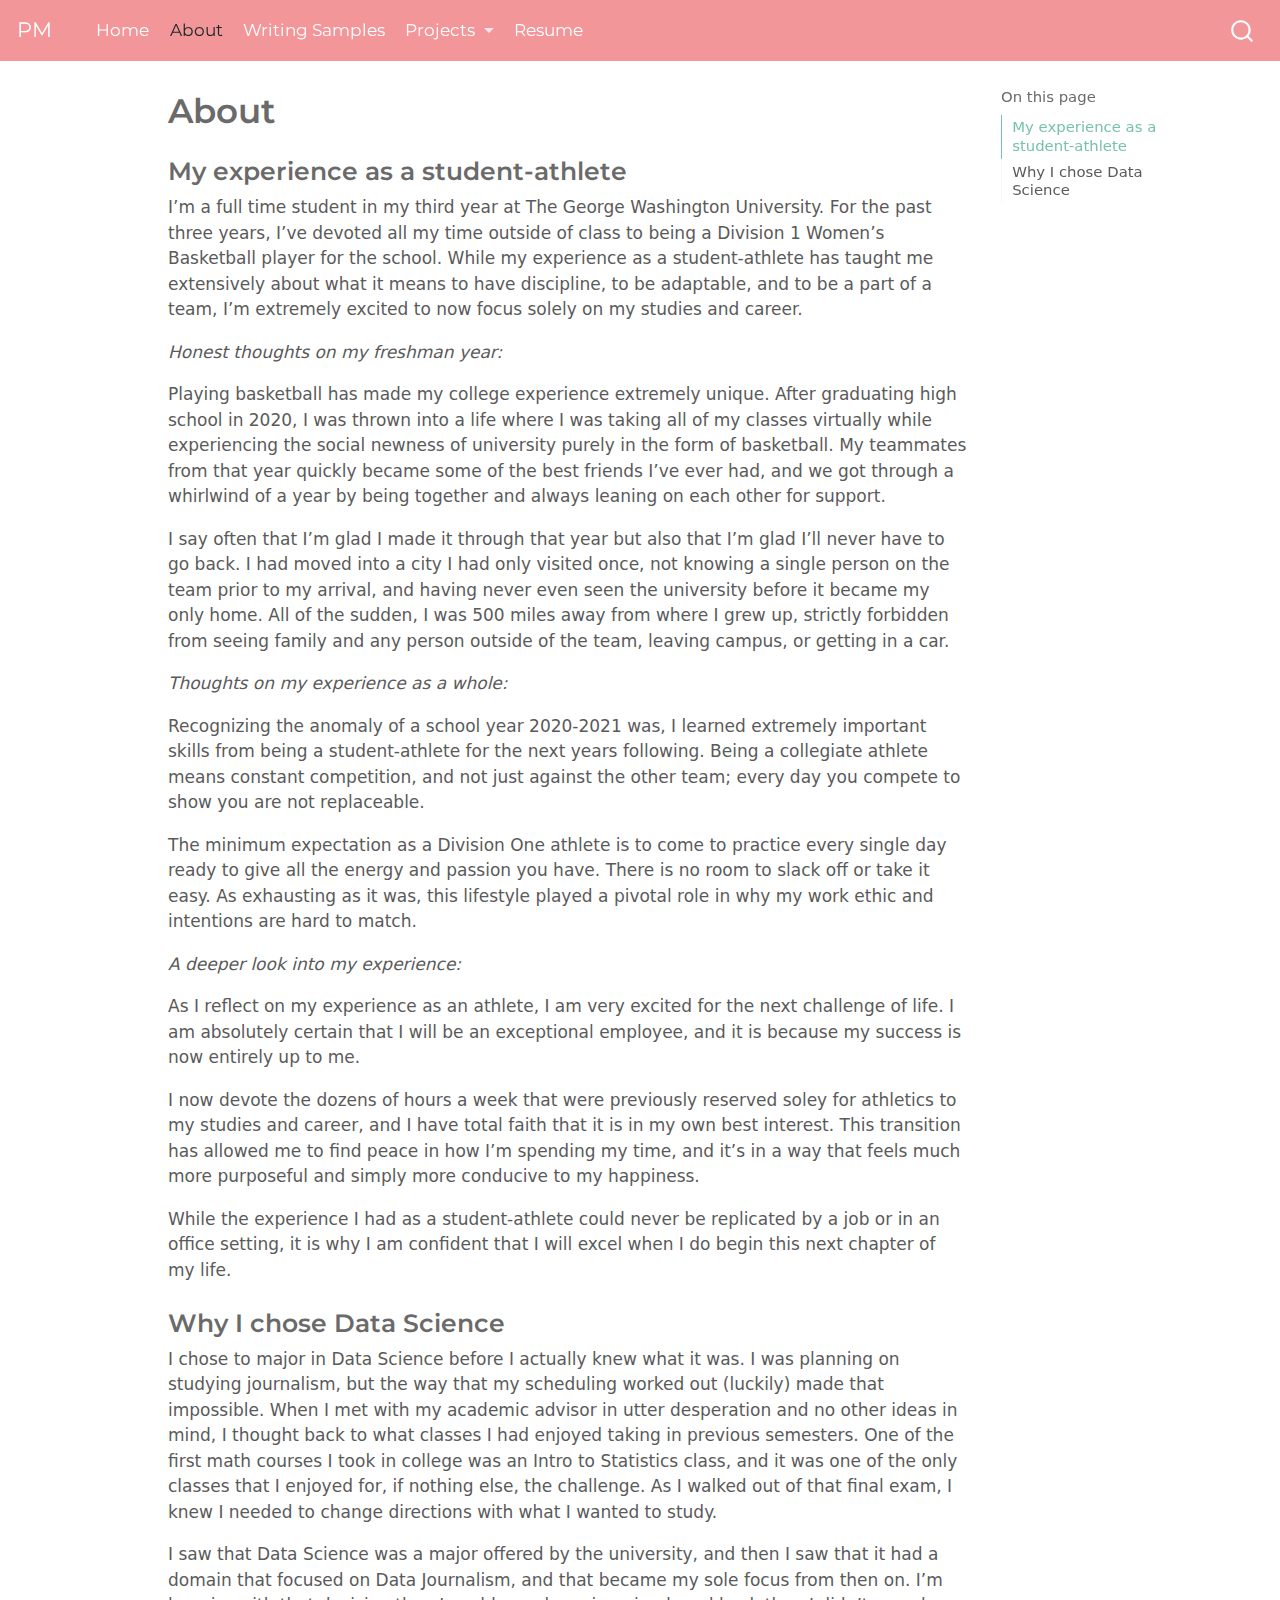
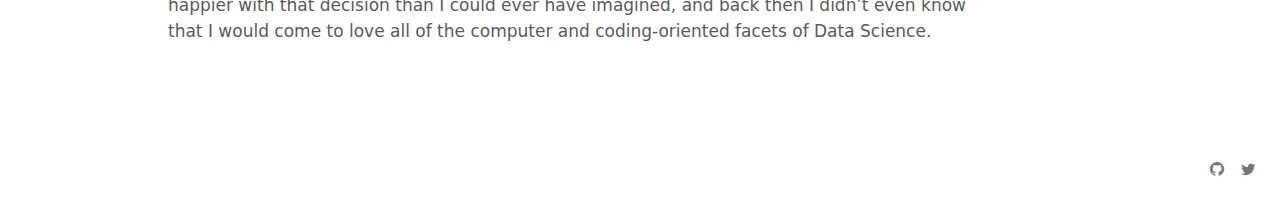
==== docs/about.html @ a0da1769 "updating resume" ====
<!DOCTYPE html>
<html xmlns="http://www.w3.org/1999/xhtml" lang="en" xml:lang="en"><head>

<meta charset="utf-8">
<meta name="generator" content="quarto-1.3.433">

<meta name="viewport" content="width=device-width, initial-scale=1.0, user-scalable=yes">


<title>PM - About</title>
<style>
code{white-space: pre-wrap;}
span.smallcaps{font-variant: small-caps;}
div.columns{display: flex; gap: min(4vw, 1.5em);}
div.column{flex: auto; overflow-x: auto;}
div.hanging-indent{margin-left: 1.5em; text-indent: -1.5em;}
ul.task-list{list-style: none;}
ul.task-list li input[type="checkbox"] {
  width: 0.8em;
  margin: 0 0.8em 0.2em -1em; /* quarto-specific, see https://github.com/quarto-dev/quarto-cli/issues/4556 */ 
  vertical-align: middle;
}
</style>


<script src="site_libs/quarto-nav/quarto-nav.js"></script>
<script src="site_libs/quarto-nav/headroom.min.js"></script>
<script src="site_libs/clipboard/clipboard.min.js"></script>
<script src="site_libs/quarto-search/autocomplete.umd.js"></script>
<script src="site_libs/quarto-search/fuse.min.js"></script>
<script src="site_libs/quarto-search/quarto-search.js"></script>
<meta name="quarto:offset" content="./">
<script src="site_libs/quarto-html/quarto.js"></script>
<script src="site_libs/quarto-html/popper.min.js"></script>
<script src="site_libs/quarto-html/tippy.umd.min.js"></script>
<script src="site_libs/quarto-html/anchor.min.js"></script>
<link href="site_libs/quarto-html/tippy.css" rel="stylesheet">
<link href="site_libs/quarto-html/quarto-syntax-highlighting.css" rel="stylesheet" id="quarto-text-highlighting-styles">
<script src="site_libs/bootstrap/bootstrap.min.js"></script>
<link href="site_libs/bootstrap/bootstrap-icons.css" rel="stylesheet">
<link href="site_libs/bootstrap/bootstrap.min.css" rel="stylesheet" id="quarto-bootstrap" data-mode="light">
<script id="quarto-search-options" type="application/json">{
  "location": "navbar",
  "copy-button": false,
  "collapse-after": 3,
  "panel-placement": "end",
  "type": "overlay",
  "limit": 20,
  "language": {
    "search-no-results-text": "No results",
    "search-matching-documents-text": "matching documents",
    "search-copy-link-title": "Copy link to search",
    "search-hide-matches-text": "Hide additional matches",
    "search-more-match-text": "more match in this document",
    "search-more-matches-text": "more matches in this document",
    "search-clear-button-title": "Clear",
    "search-detached-cancel-button-title": "Cancel",
    "search-submit-button-title": "Submit",
    "search-label": "Search"
  }
}</script>


<link rel="stylesheet" href="styles.css">
</head>

<body class="nav-fixed">

<div id="quarto-search-results"></div>
  <header id="quarto-header" class="headroom fixed-top">
    <nav class="navbar navbar-expand-lg navbar-dark ">
      <div class="navbar-container container-fluid">
      <div class="navbar-brand-container">
    <a class="navbar-brand" href="./index.html">
    <span class="navbar-title">PM</span>
    </a>
  </div>
            <div id="quarto-search" class="" title="Search"></div>
          <button class="navbar-toggler" type="button" data-bs-toggle="collapse" data-bs-target="#navbarCollapse" aria-controls="navbarCollapse" aria-expanded="false" aria-label="Toggle navigation" onclick="if (window.quartoToggleHeadroom) { window.quartoToggleHeadroom(); }">
  <span class="navbar-toggler-icon"></span>
</button>
          <div class="collapse navbar-collapse" id="navbarCollapse">
            <ul class="navbar-nav navbar-nav-scroll me-auto">
  <li class="nav-item">
    <a class="nav-link" href="./index.html" rel="" target="">
 <span class="menu-text">Home</span></a>
  </li>  
  <li class="nav-item">
    <a class="nav-link active" href="./about.html" rel="" target="" aria-current="page">
 <span class="menu-text">About</span></a>
  </li>  
  <li class="nav-item">
    <a class="nav-link" href="./portfolio.html" rel="" target="">
 <span class="menu-text">Writing Samples</span></a>
  </li>  
  <li class="nav-item dropdown ">
    <a class="nav-link dropdown-toggle" href="#" id="nav-menu-projects" role="button" data-bs-toggle="dropdown" aria-expanded="false" rel="" target="">
 <span class="menu-text">Projects</span>
    </a>
    <ul class="dropdown-menu" aria-labelledby="nav-menu-projects">    
        <li>
    <a class="dropdown-item" href="./VA_analysis.html" rel="" target="">
 <span class="dropdown-text">Virginia Voters Analysis</span></a>
  </li>  
        <li>
    <a class="dropdown-item" href="./graph desription.html" rel="" target="">
 <span class="dropdown-text">Dear Data</span></a>
  </li>  
        <li>
    <a class="dropdown-item" href="./mappingcopy.html" rel="" target="">
 <span class="dropdown-text">Choropleth Mapping</span></a>
  </li>  
    </ul>
  </li>
  <li class="nav-item">
    <a class="nav-link" href="./updated_resume.pdf" rel="" target="">
 <span class="menu-text">Resume</span></a>
  </li>  
</ul>
            <div class="quarto-navbar-tools ms-auto">
</div>
          </div> <!-- /navcollapse -->
      </div> <!-- /container-fluid -->
    </nav>
</header>
<!-- content -->
<div id="quarto-content" class="quarto-container page-columns page-rows-contents page-layout-article page-navbar">
<!-- sidebar -->
<!-- margin-sidebar -->
    <div id="quarto-margin-sidebar" class="sidebar margin-sidebar">
        <nav id="TOC" role="doc-toc" class="toc-active">
    <h2 id="toc-title">On this page</h2>
   
  <ul>
  <li><a href="#my-experience-as-a-student-athlete" id="toc-my-experience-as-a-student-athlete" class="nav-link active" data-scroll-target="#my-experience-as-a-student-athlete">My experience as a student-athlete</a></li>
  <li><a href="#why-i-chose-data-science" id="toc-why-i-chose-data-science" class="nav-link" data-scroll-target="#why-i-chose-data-science">Why I chose Data Science</a></li>
  </ul>
</nav>
    </div>
<!-- main -->
<main class="content" id="quarto-document-content">

<header id="title-block-header" class="quarto-title-block default">
<div class="quarto-title">
<h1 class="title">About</h1>
</div>



<div class="quarto-title-meta">

    
  
    
  </div>
  

</header>

<section id="my-experience-as-a-student-athlete" class="level3">
<h3 class="anchored" data-anchor-id="my-experience-as-a-student-athlete">My experience as a student-athlete</h3>
<p>I’m a full time student in my third year at The George Washington University. For the past three years, I’ve devoted all my time outside of class to being a Division 1 Women’s Basketball player for the school. While my experience as a student-athlete has taught me extensively about what it means to have discipline, to be adaptable, and to be a part of a team, I’m extremely excited to now focus solely on my studies and career.</p>
<p><em>Honest thoughts on my freshman year:</em></p>
<p>Playing basketball has made my college experience extremely unique. After graduating high school in 2020, I was thrown into a life where I was taking all of my classes virtually while experiencing the social newness of university purely in the form of basketball. My teammates from that year quickly became some of the best friends I’ve ever had, and we got through a whirlwind of a year by being together and always leaning on each other for support.</p>
<p>I say often that I’m glad I made it through that year but also that I’m glad I’ll never have to go back. I had moved into a city I had only visited once, not knowing a single person on the team prior to my arrival, and having never even seen the university before it became my only home. All of the sudden, I was 500 miles away from where I grew up, strictly forbidden from seeing family and any person outside of the team, leaving campus, or getting in a car.</p>
<p><em>Thoughts on my experience as a whole:</em></p>
<p>Recognizing the anomaly of a school year 2020-2021 was, I learned extremely important skills from being a student-athlete for the next years following. Being a collegiate athlete means constant competition, and not just against the other team; every day you compete to show you are not replaceable.</p>
<p>The minimum expectation as a Division One athlete is to come to practice every single day ready to give all the energy and passion you have. There is no room to slack off or take it easy. As exhausting as it was, this lifestyle played a pivotal role in why my work ethic and intentions are hard to match.</p>
<p><em>A deeper look into my experience:</em></p>
<p>As I reflect on my experience as an athlete, I am very excited for the next challenge of life. I am absolutely certain that I will be an exceptional employee, and it is because my success is now entirely up to me.</p>
<p>I now devote the dozens of hours a week that were previously reserved soley for athletics to my studies and career, and I have total faith that it is in my own best interest. This transition has allowed me to find peace in how I’m spending my time, and it’s in a way that feels much more purposeful and simply more conducive to my happiness.</p>
<p>While the experience I had as a student-athlete could never be replicated by a job or in an office setting, it is why I am confident that I will excel when I do begin this next chapter of my life.</p>
</section>
<section id="why-i-chose-data-science" class="level3">
<h3 class="anchored" data-anchor-id="why-i-chose-data-science">Why I chose Data Science</h3>
<p>I chose to major in Data Science before I actually knew what it was. I was planning on studying journalism, but the way that my scheduling worked out (luckily) made that impossible. When I met with my academic advisor in utter desperation and no other ideas in mind, I thought back to what classes I had enjoyed taking in previous semesters. One of the first math courses I took in college was an Intro to Statistics class, and it was one of the only classes that I enjoyed for, if nothing else, the challenge. As I walked out of that final exam, I knew I needed to change directions with what I wanted to study.</p>
<p>I saw that Data Science was a major offered by the university, and then I saw that it had a domain that focused on Data Journalism, and that became my sole focus from then on. I’m happier with that decision than I could ever have imagined, and back then I didn’t even know that I would come to love all of the computer and coding-oriented facets of Data Science.</p>


</section>

</main> <!-- /main -->
<script id="quarto-html-after-body" type="application/javascript">
window.document.addEventListener("DOMContentLoaded", function (event) {
  const toggleBodyColorMode = (bsSheetEl) => {
    const mode = bsSheetEl.getAttribute("data-mode");
    const bodyEl = window.document.querySelector("body");
    if (mode === "dark") {
      bodyEl.classList.add("quarto-dark");
      bodyEl.classList.remove("quarto-light");
    } else {
      bodyEl.classList.add("quarto-light");
      bodyEl.classList.remove("quarto-dark");
    }
  }
  const toggleBodyColorPrimary = () => {
    const bsSheetEl = window.document.querySelector("link#quarto-bootstrap");
    if (bsSheetEl) {
      toggleBodyColorMode(bsSheetEl);
    }
  }
  toggleBodyColorPrimary();  
  const icon = "";
  const anchorJS = new window.AnchorJS();
  anchorJS.options = {
    placement: 'right',
    icon: icon
  };
  anchorJS.add('.anchored');
  const isCodeAnnotation = (el) => {
    for (const clz of el.classList) {
      if (clz.startsWith('code-annotation-')) {                     
        return true;
      }
    }
    return false;
  }
  const clipboard = new window.ClipboardJS('.code-copy-button', {
    text: function(trigger) {
      const codeEl = trigger.previousElementSibling.cloneNode(true);
      for (const childEl of codeEl.children) {
        if (isCodeAnnotation(childEl)) {
          childEl.remove();
        }
      }
      return codeEl.innerText;
    }
  });
  clipboard.on('success', function(e) {
    // button target
    const button = e.trigger;
    // don't keep focus
    button.blur();
    // flash "checked"
    button.classList.add('code-copy-button-checked');
    var currentTitle = button.getAttribute("title");
    button.setAttribute("title", "Copied!");
    let tooltip;
    if (window.bootstrap) {
      button.setAttribute("data-bs-toggle", "tooltip");
      button.setAttribute("data-bs-placement", "left");
      button.setAttribute("data-bs-title", "Copied!");
      tooltip = new bootstrap.Tooltip(button, 
        { trigger: "manual", 
          customClass: "code-copy-button-tooltip",
          offset: [0, -8]});
      tooltip.show();    
    }
    setTimeout(function() {
      if (tooltip) {
        tooltip.hide();
        button.removeAttribute("data-bs-title");
        button.removeAttribute("data-bs-toggle");
        button.removeAttribute("data-bs-placement");
      }
      button.setAttribute("title", currentTitle);
      button.classList.remove('code-copy-button-checked');
    }, 1000);
    // clear code selection
    e.clearSelection();
  });
  function tippyHover(el, contentFn) {
    const config = {
      allowHTML: true,
      content: contentFn,
      maxWidth: 500,
      delay: 100,
      arrow: false,
      appendTo: function(el) {
          return el.parentElement;
      },
      interactive: true,
      interactiveBorder: 10,
      theme: 'quarto',
      placement: 'bottom-start'
    };
    window.tippy(el, config); 
  }
  const noterefs = window.document.querySelectorAll('a[role="doc-noteref"]');
  for (var i=0; i<noterefs.length; i++) {
    const ref = noterefs[i];
    tippyHover(ref, function() {
      // use id or data attribute instead here
      let href = ref.getAttribute('data-footnote-href') || ref.getAttribute('href');
      try { href = new URL(href).hash; } catch {}
      const id = href.replace(/^#\/?/, "");
      const note = window.document.getElementById(id);
      return note.innerHTML;
    });
  }
      let selectedAnnoteEl;
      const selectorForAnnotation = ( cell, annotation) => {
        let cellAttr = 'data-code-cell="' + cell + '"';
        let lineAttr = 'data-code-annotation="' +  annotation + '"';
        const selector = 'span[' + cellAttr + '][' + lineAttr + ']';
        return selector;
      }
      const selectCodeLines = (annoteEl) => {
        const doc = window.document;
        const targetCell = annoteEl.getAttribute("data-target-cell");
        const targetAnnotation = annoteEl.getAttribute("data-target-annotation");
        const annoteSpan = window.document.querySelector(selectorForAnnotation(targetCell, targetAnnotation));
        const lines = annoteSpan.getAttribute("data-code-lines").split(",");
        const lineIds = lines.map((line) => {
          return targetCell + "-" + line;
        })
        let top = null;
        let height = null;
        let parent = null;
        if (lineIds.length > 0) {
            //compute the position of the single el (top and bottom and make a div)
            const el = window.document.getElementById(lineIds[0]);
            top = el.offsetTop;
            height = el.offsetHeight;
            parent = el.parentElement.parentElement;
          if (lineIds.length > 1) {
            const lastEl = window.document.getElementById(lineIds[lineIds.length - 1]);
            const bottom = lastEl.offsetTop + lastEl.offsetHeight;
            height = bottom - top;
          }
          if (top !== null && height !== null && parent !== null) {
            // cook up a div (if necessary) and position it 
            let div = window.document.getElementById("code-annotation-line-highlight");
            if (div === null) {
              div = window.document.createElement("div");
              div.setAttribute("id", "code-annotation-line-highlight");
              div.style.position = 'absolute';
              parent.appendChild(div);
            }
            div.style.top = top - 2 + "px";
            div.style.height = height + 4 + "px";
            let gutterDiv = window.document.getElementById("code-annotation-line-highlight-gutter");
            if (gutterDiv === null) {
              gutterDiv = window.document.createElement("div");
              gutterDiv.setAttribute("id", "code-annotation-line-highlight-gutter");
              gutterDiv.style.position = 'absolute';
              const codeCell = window.document.getElementById(targetCell);
              const gutter = codeCell.querySelector('.code-annotation-gutter');
              gutter.appendChild(gutterDiv);
            }
            gutterDiv.style.top = top - 2 + "px";
            gutterDiv.style.height = height + 4 + "px";
          }
          selectedAnnoteEl = annoteEl;
        }
      };
      const unselectCodeLines = () => {
        const elementsIds = ["code-annotation-line-highlight", "code-annotation-line-highlight-gutter"];
        elementsIds.forEach((elId) => {
          const div = window.document.getElementById(elId);
          if (div) {
            div.remove();
          }
        });
        selectedAnnoteEl = undefined;
      };
      // Attach click handler to the DT
      const annoteDls = window.document.querySelectorAll('dt[data-target-cell]');
      for (const annoteDlNode of annoteDls) {
        annoteDlNode.addEventListener('click', (event) => {
          const clickedEl = event.target;
          if (clickedEl !== selectedAnnoteEl) {
            unselectCodeLines();
            const activeEl = window.document.querySelector('dt[data-target-cell].code-annotation-active');
            if (activeEl) {
              activeEl.classList.remove('code-annotation-active');
            }
            selectCodeLines(clickedEl);
            clickedEl.classList.add('code-annotation-active');
          } else {
            // Unselect the line
            unselectCodeLines();
            clickedEl.classList.remove('code-annotation-active');
          }
        });
      }
  const findCites = (el) => {
    const parentEl = el.parentElement;
    if (parentEl) {
      const cites = parentEl.dataset.cites;
      if (cites) {
        return {
          el,
          cites: cites.split(' ')
        };
      } else {
        return findCites(el.parentElement)
      }
    } else {
      return undefined;
    }
  };
  var bibliorefs = window.document.querySelectorAll('a[role="doc-biblioref"]');
  for (var i=0; i<bibliorefs.length; i++) {
    const ref = bibliorefs[i];
    const citeInfo = findCites(ref);
    if (citeInfo) {
      tippyHover(citeInfo.el, function() {
        var popup = window.document.createElement('div');
        citeInfo.cites.forEach(function(cite) {
          var citeDiv = window.document.createElement('div');
          citeDiv.classList.add('hanging-indent');
          citeDiv.classList.add('csl-entry');
          var biblioDiv = window.document.getElementById('ref-' + cite);
          if (biblioDiv) {
            citeDiv.innerHTML = biblioDiv.innerHTML;
          }
          popup.appendChild(citeDiv);
        });
        return popup.innerHTML;
      });
    }
  }
});
</script>
</div> <!-- /content -->
<footer class="footer">
  <div class="nav-footer">
    <div class="nav-footer-left">
      &nbsp;
    </div>   
    <div class="nav-footer-center">
      &nbsp;
    </div>
    <div class="nav-footer-right">
      <ul class="footer-items list-unstyled">
    <li class="nav-item compact">
    <a class="nav-link" href="https://github.com/pipermacke">
      <i class="bi bi-github" role="img">
</i> 
    </a>
  </li>  
    <li class="nav-item compact">
    <a class="nav-link" href="https://twitter.com/pipermacke">
      <i class="bi bi-twitter" role="img">
</i> 
    </a>
  </li>  
</ul>
    </div>
  </div>
</footer>



</body></html>
---- docs/site_libs/quarto-html/tippy.css ----
.tippy-box[data-animation=fade][data-state=hidden]{opacity:0}[data-tippy-root]{max-width:calc(100vw - 10px)}.tippy-box{position:relative;background-color:#333;color:#fff;border-radius:4px;font-size:14px;line-height:1.4;white-space:normal;outline:0;transition-property:transform,visibility,opacity}.tippy-box[data-placement^=top]>.tippy-arrow{bottom:0}.tippy-box[data-placement^=top]>.tippy-arrow:before{bottom:-7px;left:0;border-width:8px 8px 0;border-top-color:initial;transform-origin:center top}.tippy-box[data-placement^=bottom]>.tippy-arrow{top:0}.tippy-box[data-placement^=bottom]>.tippy-arrow:before{top:-7px;left:0;border-width:0 8px 8px;border-bottom-color:initial;transform-origin:center bottom}.tippy-box[data-placement^=left]>.tippy-arrow{right:0}.tippy-box[data-placement^=left]>.tippy-arrow:before{border-width:8px 0 8px 8px;border-left-color:initial;right:-7px;transform-origin:center left}.tippy-box[data-placement^=right]>.tippy-arrow{left:0}.tippy-box[data-placement^=right]>.tippy-arrow:before{left:-7px;border-width:8px 8px 8px 0;border-right-color:initial;transform-origin:center right}.tippy-box[data-inertia][data-state=visible]{transition-timing-function:cubic-bezier(.54,1.5,.38,1.11)}.tippy-arrow{width:16px;height:16px;color:#333}.tippy-arrow:before{content:"";position:absolute;border-color:transparent;border-style:solid}.tippy-content{position:relative;padding:5px 9px;z-index:1}
---- docs/site_libs/quarto-html/quarto-syntax-highlighting.css ----
/* quarto syntax highlight colors */
:root {
  --quarto-hl-ot-color: #003B4F;
  --quarto-hl-at-color: #657422;
  --quarto-hl-ss-color: #20794D;
  --quarto-hl-an-color: #5E5E5E;
  --quarto-hl-fu-color: #4758AB;
  --quarto-hl-st-color: #20794D;
  --quarto-hl-cf-color: #003B4F;
  --quarto-hl-op-color: #5E5E5E;
  --quarto-hl-er-color: #AD0000;
  --quarto-hl-bn-color: #AD0000;
  --quarto-hl-al-color: #AD0000;
  --quarto-hl-va-color: #111111;
  --quarto-hl-bu-color: inherit;
  --quarto-hl-ex-color: inherit;
  --quarto-hl-pp-color: #AD0000;
  --quarto-hl-in-color: #5E5E5E;
  --quarto-hl-vs-color: #20794D;
  --quarto-hl-wa-color: #5E5E5E;
  --quarto-hl-do-color: #5E5E5E;
  --quarto-hl-im-color: #00769E;
  --quarto-hl-ch-color: #20794D;
  --quarto-hl-dt-color: #AD0000;
  --quarto-hl-fl-color: #AD0000;
  --quarto-hl-co-color: #5E5E5E;
  --quarto-hl-cv-color: #5E5E5E;
  --quarto-hl-cn-color: #8f5902;
  --quarto-hl-sc-color: #5E5E5E;
  --quarto-hl-dv-color: #AD0000;
  --quarto-hl-kw-color: #003B4F;
}

/* other quarto variables */
:root {
  --quarto-font-monospace: SFMono-Regular, Menlo, Monaco, Consolas, "Liberation Mono", "Courier New", monospace;
}

pre > code.sourceCode > span {
  color: #003B4F;
}

code span {
  color: #003B4F;
}

code.sourceCode > span {
  color: #003B4F;
}

div.sourceCode,
div.sourceCode pre.sourceCode {
  color: #003B4F;
}

code span.ot {
  color: #003B4F;
  font-style: inherit;
}

code span.at {
  color: #657422;
  font-style: inherit;
}

code span.ss {
  color: #20794D;
  font-style: inherit;
}

code span.an {
  color: #5E5E5E;
  font-style: inherit;
}

code span.fu {
  color: #4758AB;
  font-style: inherit;
}

code span.st {
  color: #20794D;
  font-style: inherit;
}

code span.cf {
  color: #003B4F;
  font-style: inherit;
}

code span.op {
  color: #5E5E5E;
  font-style: inherit;
}

code span.er {
  color: #AD0000;
  font-style: inherit;
}

code span.bn {
  color: #AD0000;
  font-style: inherit;
}

code span.al {
  color: #AD0000;
  font-style: inherit;
}

code span.va {
  color: #111111;
  font-style: inherit;
}

code span.bu {
  font-style: inherit;
}

code span.ex {
  font-style: inherit;
}

code span.pp {
  color: #AD0000;
  font-style: inherit;
}

code span.in {
  color: #5E5E5E;
  font-style: inherit;
}

code span.vs {
  color: #20794D;
  font-style: inherit;
}

code span.wa {
  color: #5E5E5E;
  font-style: italic;
}

code span.do {
  color: #5E5E5E;
  font-style: italic;
}

code span.im {
  color: #00769E;
  font-style: inherit;
}

code span.ch {
  color: #20794D;
  font-style: inherit;
}

code span.dt {
  color: #AD0000;
  font-style: inherit;
}

code span.fl {
  color: #AD0000;
  font-style: inherit;
}

code span.co {
  color: #5E5E5E;
  font-style: inherit;
}

code span.cv {
  color: #5E5E5E;
  font-style: italic;
}

code span.cn {
  color: #8f5902;
  font-style: inherit;
}

code span.sc {
  color: #5E5E5E;
  font-style: inherit;
}

code span.dv {
  color: #AD0000;
  font-style: inherit;
}

code span.kw {
  color: #003B4F;
  font-style: inherit;
}

.prevent-inlining {
  content: "</";
}

/*# sourceMappingURL=debc5d5d77c3f9108843748ff7464032.css.map */
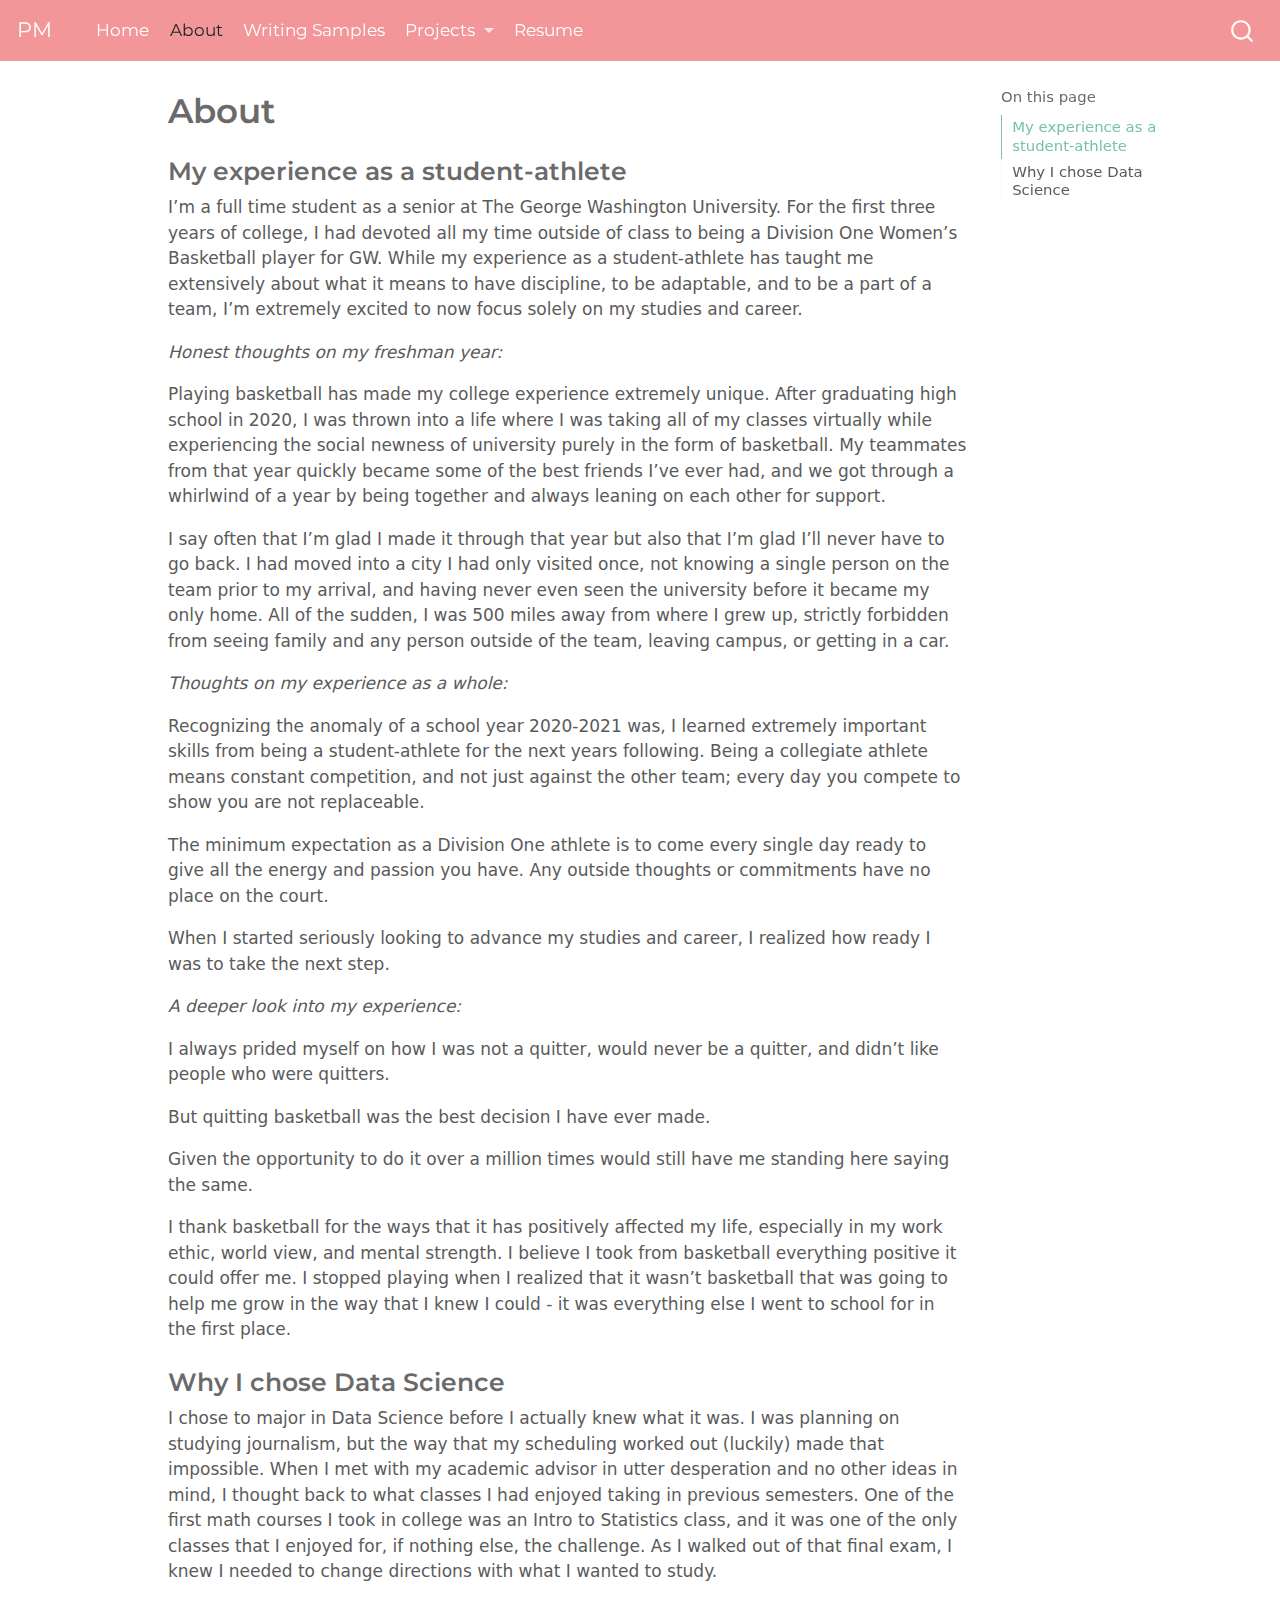
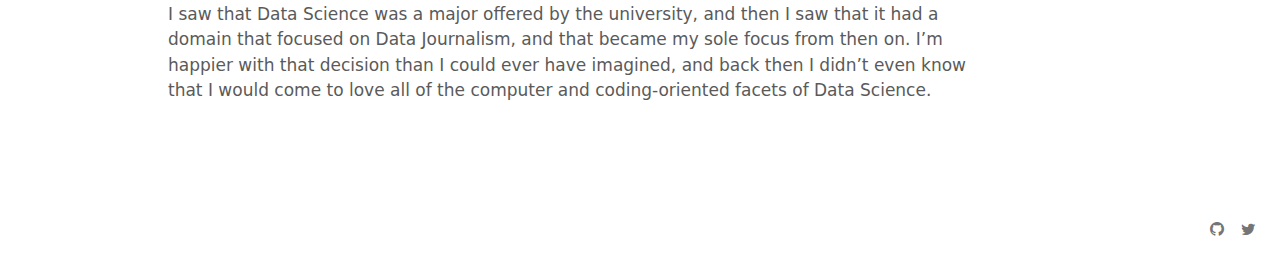
==== commit 3726294a: "editing about section" ====
--- a/docs/about.html
+++ b/docs/about.html
@@ -159,17 +159,19 @@
 
 <section id="my-experience-as-a-student-athlete" class="level3">
 <h3 class="anchored" data-anchor-id="my-experience-as-a-student-athlete">My experience as a student-athlete</h3>
-<p>I’m a full time student in my third year at The George Washington University. For the past three years, I’ve devoted all my time outside of class to being a Division 1 Women’s Basketball player for the school. While my experience as a student-athlete has taught me extensively about what it means to have discipline, to be adaptable, and to be a part of a team, I’m extremely excited to now focus solely on my studies and career.</p>
+<p>I’m a full time student as a senior at The George Washington University. For the first three years of college, I had devoted all my time outside of class to being a Division One Women’s Basketball player for GW. While my experience as a student-athlete has taught me extensively about what it means to have discipline, to be adaptable, and to be a part of a team, I’m extremely excited to now focus solely on my studies and career.</p>
 <p><em>Honest thoughts on my freshman year:</em></p>
 <p>Playing basketball has made my college experience extremely unique. After graduating high school in 2020, I was thrown into a life where I was taking all of my classes virtually while experiencing the social newness of university purely in the form of basketball. My teammates from that year quickly became some of the best friends I’ve ever had, and we got through a whirlwind of a year by being together and always leaning on each other for support.</p>
 <p>I say often that I’m glad I made it through that year but also that I’m glad I’ll never have to go back. I had moved into a city I had only visited once, not knowing a single person on the team prior to my arrival, and having never even seen the university before it became my only home. All of the sudden, I was 500 miles away from where I grew up, strictly forbidden from seeing family and any person outside of the team, leaving campus, or getting in a car.</p>
 <p><em>Thoughts on my experience as a whole:</em></p>
 <p>Recognizing the anomaly of a school year 2020-2021 was, I learned extremely important skills from being a student-athlete for the next years following. Being a collegiate athlete means constant competition, and not just against the other team; every day you compete to show you are not replaceable.</p>
-<p>The minimum expectation as a Division One athlete is to come to practice every single day ready to give all the energy and passion you have. There is no room to slack off or take it easy. As exhausting as it was, this lifestyle played a pivotal role in why my work ethic and intentions are hard to match.</p>
+<p>The minimum expectation as a Division One athlete is to come every single day ready to give all the energy and passion you have. Any outside thoughts or commitments have no place on the court.</p>
+<p>When I started seriously looking to advance my studies and career, I realized how ready I was to take the next step.</p>
 <p><em>A deeper look into my experience:</em></p>
-<p>As I reflect on my experience as an athlete, I am very excited for the next challenge of life. I am absolutely certain that I will be an exceptional employee, and it is because my success is now entirely up to me.</p>
-<p>I now devote the dozens of hours a week that were previously reserved soley for athletics to my studies and career, and I have total faith that it is in my own best interest. This transition has allowed me to find peace in how I’m spending my time, and it’s in a way that feels much more purposeful and simply more conducive to my happiness.</p>
-<p>While the experience I had as a student-athlete could never be replicated by a job or in an office setting, it is why I am confident that I will excel when I do begin this next chapter of my life.</p>
+<p>I always prided myself on how I was not a quitter, would never be a quitter, and didn’t like people who were quitters.</p>
+<p>But quitting basketball was the best decision I have ever made.</p>
+<p>Given the opportunity to do it over a million times would still have me standing here saying the same.</p>
+<p>I thank basketball for the ways that it has positively affected my life, especially in my work ethic, world view, and mental strength. I believe I took from basketball everything positive it could offer me. I stopped playing when I realized that it wasn’t basketball that was going to help me grow in the way that I knew I could - it was everything else I went to school for in the first place.</p>
 </section>
 <section id="why-i-chose-data-science" class="level3">
 <h3 class="anchored" data-anchor-id="why-i-chose-data-science">Why I chose Data Science</h3>
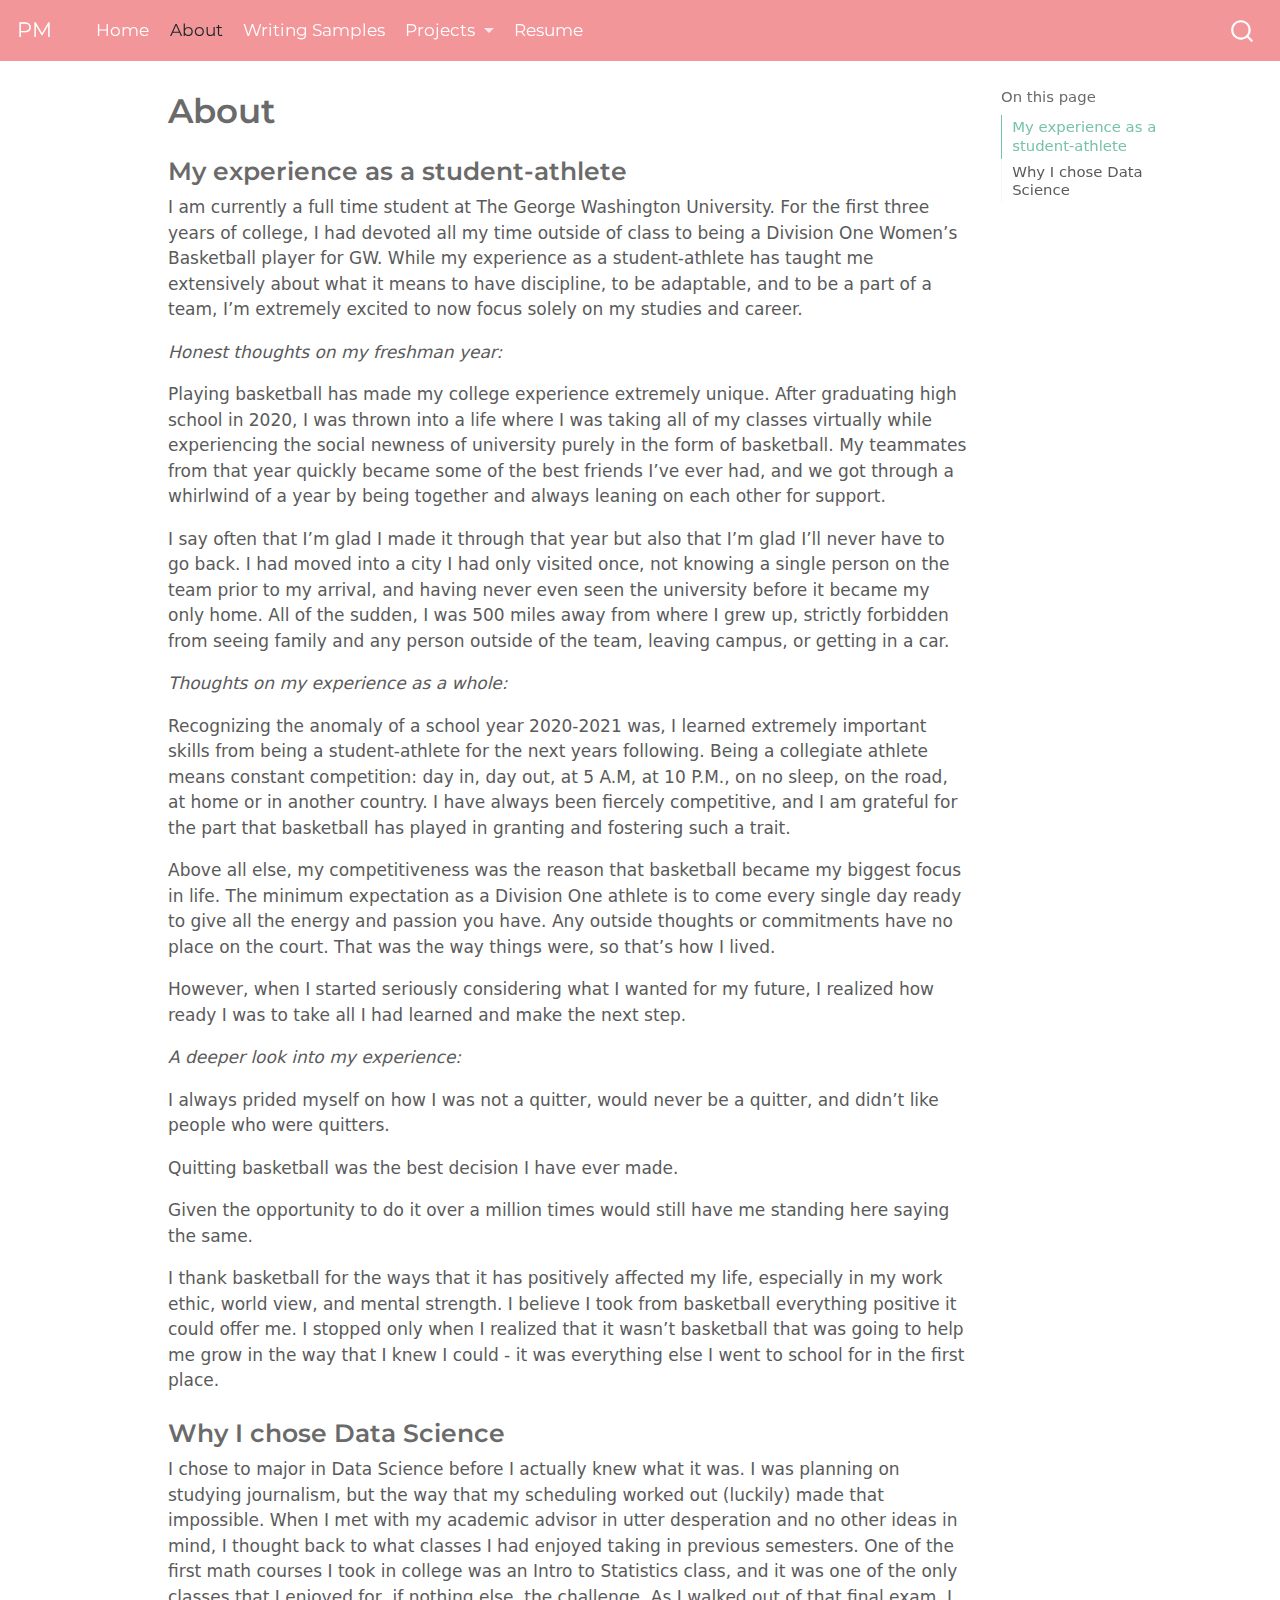
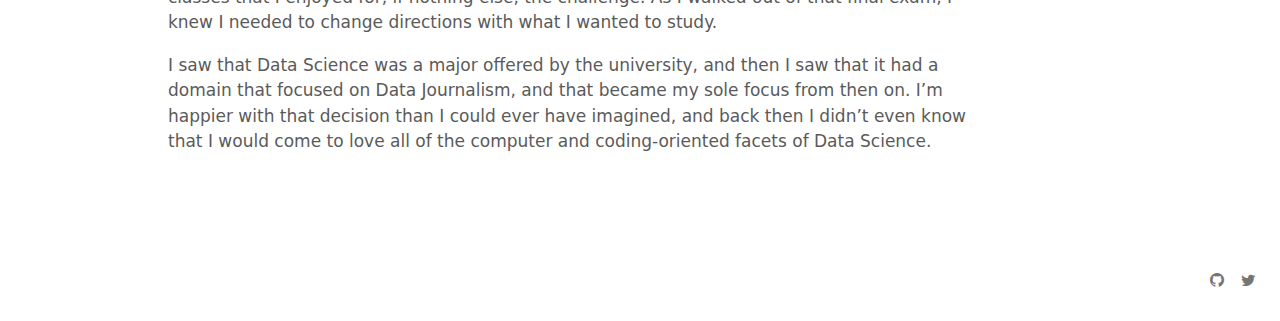
==== commit 4e40425a: "adding link to new project and slight edit to index" ====
--- a/docs/about.html
+++ b/docs/about.html
@@ -110,6 +110,10 @@
     <a class="dropdown-item" href="./mappingcopy.html" rel="" target="">
  <span class="dropdown-text">Choropleth Mapping</span></a>
   </li>  
+        <li>
+    <a class="dropdown-item" href="https://pipermacke.github.io/Will-my-sister-go-D1-RStudio-proj/" rel="" target="">
+ <span class="dropdown-text">Will my sister go D1?</span></a>
+  </li>  
     </ul>
   </li>
   <li class="nav-item">
@@ -159,19 +163,19 @@
 
 <section id="my-experience-as-a-student-athlete" class="level3">
 <h3 class="anchored" data-anchor-id="my-experience-as-a-student-athlete">My experience as a student-athlete</h3>
-<p>I’m a full time student as a senior at The George Washington University. For the first three years of college, I had devoted all my time outside of class to being a Division One Women’s Basketball player for GW. While my experience as a student-athlete has taught me extensively about what it means to have discipline, to be adaptable, and to be a part of a team, I’m extremely excited to now focus solely on my studies and career.</p>
+<p>I am currently a full time student at The George Washington University. For the first three years of college, I had devoted all my time outside of class to being a Division One Women’s Basketball player for GW. While my experience as a student-athlete has taught me extensively about what it means to have discipline, to be adaptable, and to be a part of a team, I’m extremely excited to now focus solely on my studies and career.</p>
 <p><em>Honest thoughts on my freshman year:</em></p>
 <p>Playing basketball has made my college experience extremely unique. After graduating high school in 2020, I was thrown into a life where I was taking all of my classes virtually while experiencing the social newness of university purely in the form of basketball. My teammates from that year quickly became some of the best friends I’ve ever had, and we got through a whirlwind of a year by being together and always leaning on each other for support.</p>
 <p>I say often that I’m glad I made it through that year but also that I’m glad I’ll never have to go back. I had moved into a city I had only visited once, not knowing a single person on the team prior to my arrival, and having never even seen the university before it became my only home. All of the sudden, I was 500 miles away from where I grew up, strictly forbidden from seeing family and any person outside of the team, leaving campus, or getting in a car.</p>
 <p><em>Thoughts on my experience as a whole:</em></p>
-<p>Recognizing the anomaly of a school year 2020-2021 was, I learned extremely important skills from being a student-athlete for the next years following. Being a collegiate athlete means constant competition, and not just against the other team; every day you compete to show you are not replaceable.</p>
-<p>The minimum expectation as a Division One athlete is to come every single day ready to give all the energy and passion you have. Any outside thoughts or commitments have no place on the court.</p>
-<p>When I started seriously looking to advance my studies and career, I realized how ready I was to take the next step.</p>
+<p>Recognizing the anomaly of a school year 2020-2021 was, I learned extremely important skills from being a student-athlete for the next years following. Being a collegiate athlete means constant competition: day in, day out, at 5 A.M, at 10 P.M., on no sleep, on the road, at home or in another country. I have always been fiercely competitive, and I am grateful for the part that basketball has played in granting and fostering such a trait.</p>
+<p>Above all else, my competitiveness was the reason that basketball became my biggest focus in life. The minimum expectation as a Division One athlete is to come every single day ready to give all the energy and passion you have. Any outside thoughts or commitments have no place on the court. That was the way things were, so that’s how I lived.</p>
+<p>However, when I started seriously considering what I wanted for my future, I realized how ready I was to take all I had learned and make the next step.</p>
 <p><em>A deeper look into my experience:</em></p>
 <p>I always prided myself on how I was not a quitter, would never be a quitter, and didn’t like people who were quitters.</p>
-<p>But quitting basketball was the best decision I have ever made.</p>
+<p>Quitting basketball was the best decision I have ever made.</p>
 <p>Given the opportunity to do it over a million times would still have me standing here saying the same.</p>
-<p>I thank basketball for the ways that it has positively affected my life, especially in my work ethic, world view, and mental strength. I believe I took from basketball everything positive it could offer me. I stopped playing when I realized that it wasn’t basketball that was going to help me grow in the way that I knew I could - it was everything else I went to school for in the first place.</p>
+<p>I thank basketball for the ways that it has positively affected my life, especially in my work ethic, world view, and mental strength. I believe I took from basketball everything positive it could offer me. I stopped only when I realized that it wasn’t basketball that was going to help me grow in the way that I knew I could - it was everything else I went to school for in the first place.</p>
 </section>
 <section id="why-i-chose-data-science" class="level3">
 <h3 class="anchored" data-anchor-id="why-i-chose-data-science">Why I chose Data Science</h3>
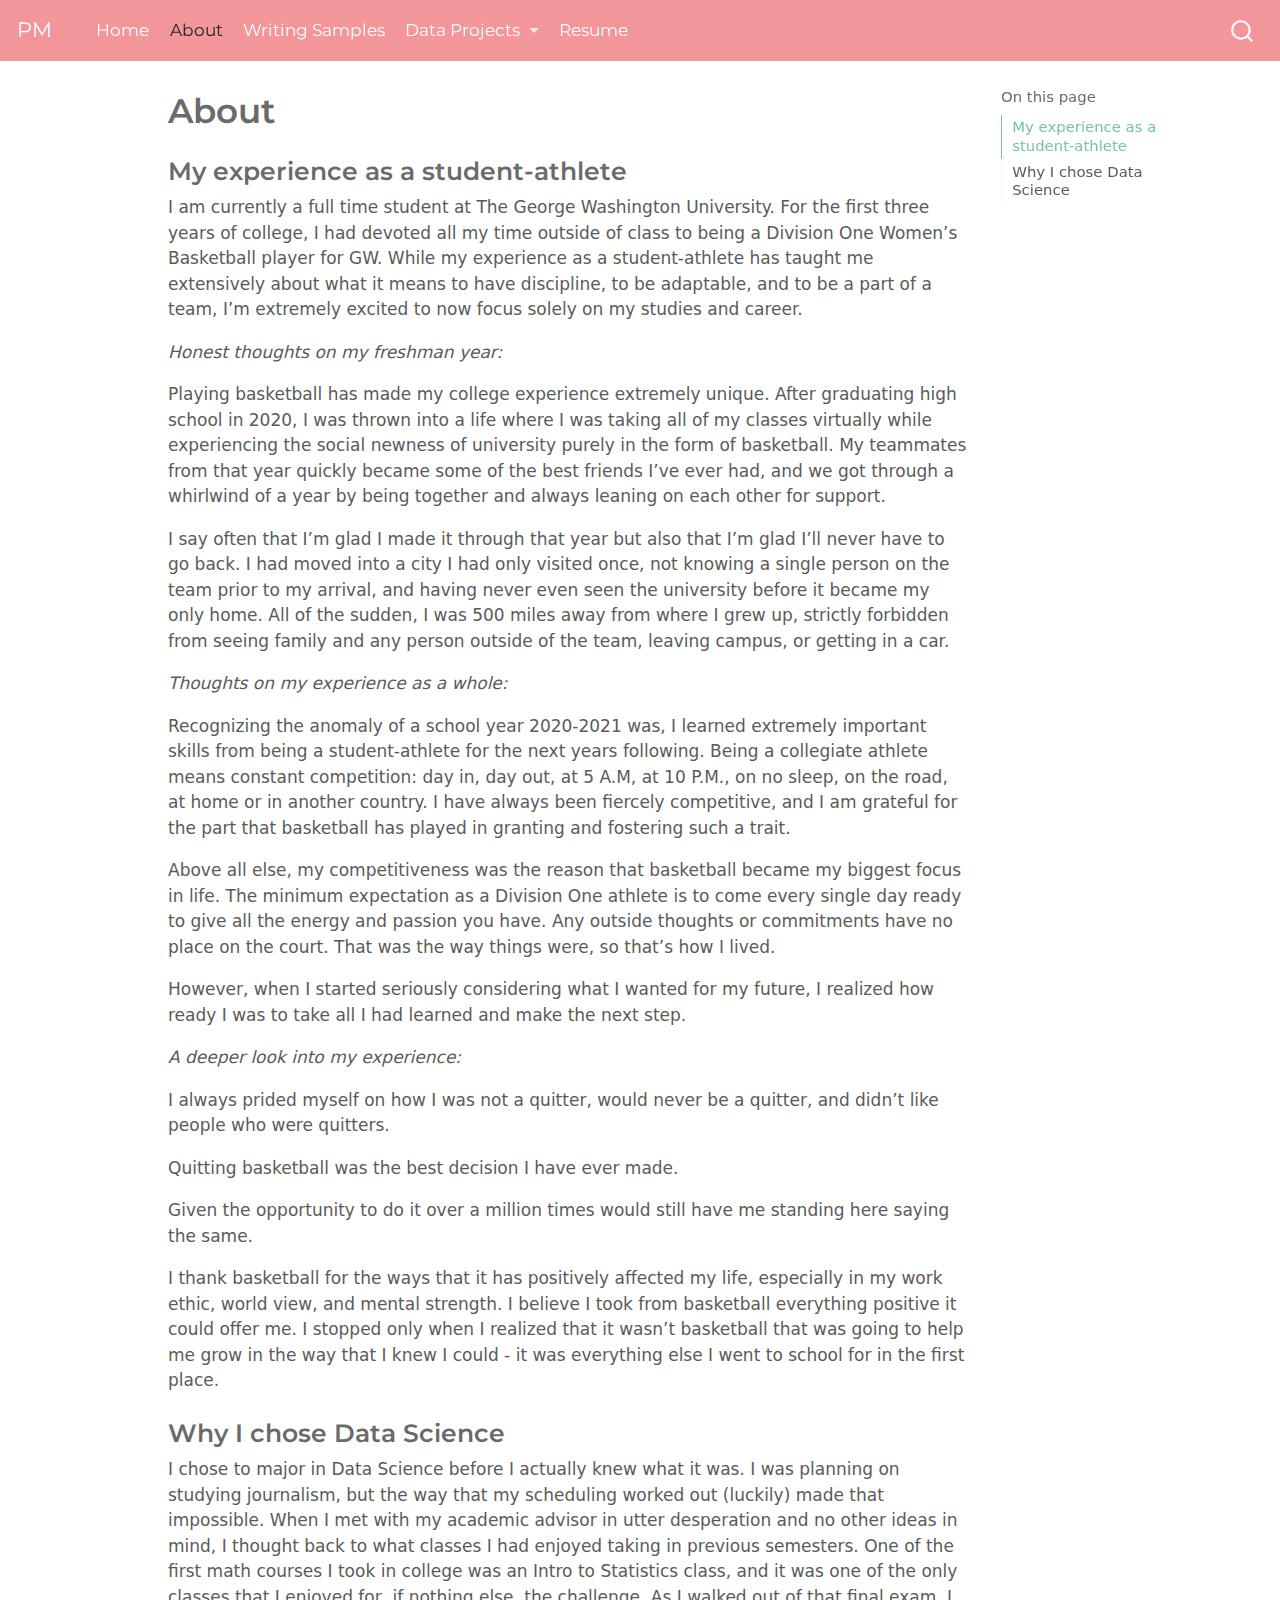
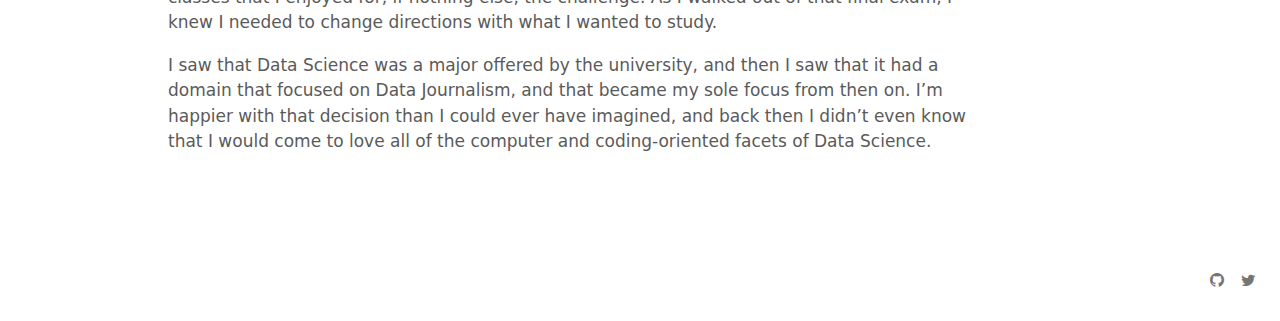
==== commit 74ec2b5a: "added project completion dates" ====
--- a/docs/about.html
+++ b/docs/about.html
@@ -2,7 +2,7 @@
 <html xmlns="http://www.w3.org/1999/xhtml" lang="en" xml:lang="en"><head>
 
 <meta charset="utf-8">
-<meta name="generator" content="quarto-1.3.433">
+<meta name="generator" content="quarto-1.3.450">
 
 <meta name="viewport" content="width=device-width, initial-scale=1.0, user-scalable=yes">
 
@@ -94,10 +94,10 @@
  <span class="menu-text">Writing Samples</span></a>
   </li>  
   <li class="nav-item dropdown ">
-    <a class="nav-link dropdown-toggle" href="#" id="nav-menu-projects" role="button" data-bs-toggle="dropdown" aria-expanded="false" rel="" target="">
- <span class="menu-text">Projects</span>
+    <a class="nav-link dropdown-toggle" href="#" id="nav-menu-data-projects" role="button" data-bs-toggle="dropdown" aria-expanded="false" rel="" target="">
+ <span class="menu-text">Data Projects</span>
     </a>
-    <ul class="dropdown-menu" aria-labelledby="nav-menu-projects">    
+    <ul class="dropdown-menu" aria-labelledby="nav-menu-data-projects">    
         <li>
     <a class="dropdown-item" href="./VA_analysis.html" rel="" target="">
  <span class="dropdown-text">Virginia Voters Analysis</span></a>
@@ -117,7 +117,7 @@
     </ul>
   </li>
   <li class="nav-item">
-    <a class="nav-link" href="./updated_resume.pdf" rel="" target="">
+    <a class="nav-link" href="./updated_1_12_2024.pdf" rel="" target="">
  <span class="menu-text">Resume</span></a>
   </li>  
 </ul>
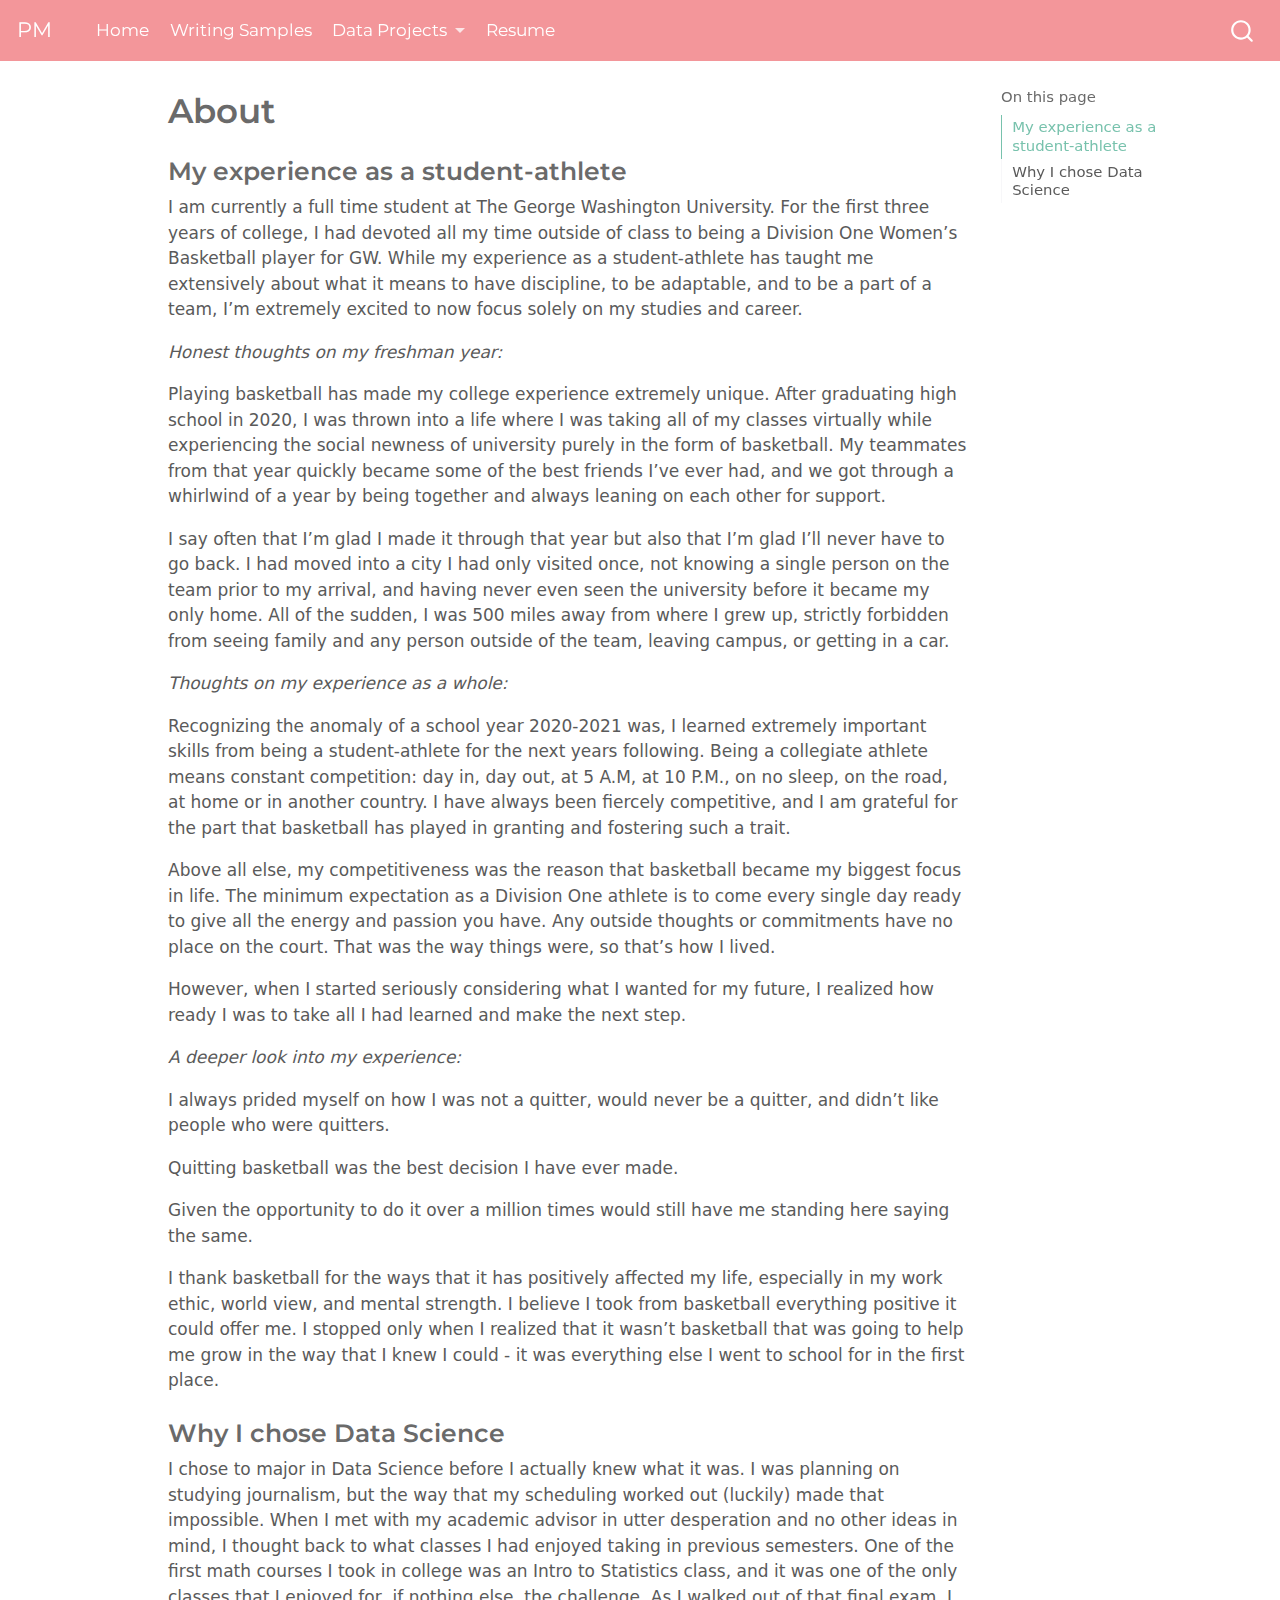
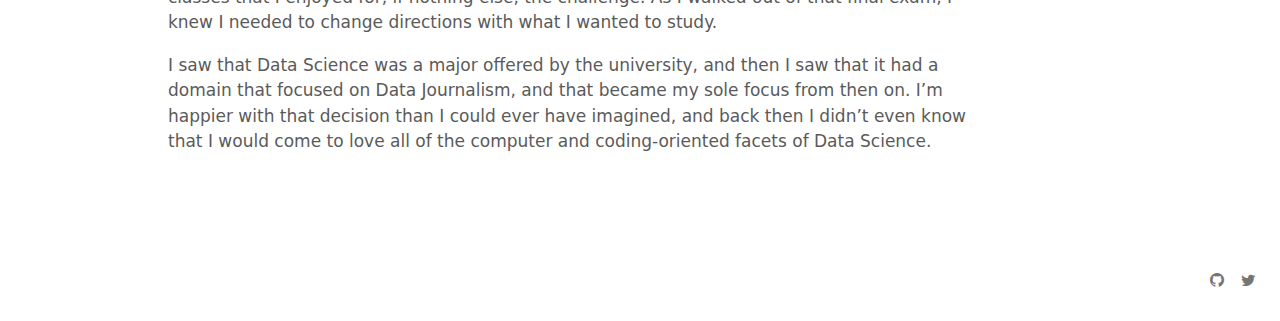
==== commit 23fb8e14: "getting rid of about section" ====
--- a/docs/about.html
+++ b/docs/about.html
@@ -84,10 +84,6 @@
   <li class="nav-item">
     <a class="nav-link" href="./index.html" rel="" target="">
  <span class="menu-text">Home</span></a>
-  </li>  
-  <li class="nav-item">
-    <a class="nav-link active" href="./about.html" rel="" target="" aria-current="page">
- <span class="menu-text">About</span></a>
   </li>  
   <li class="nav-item">
     <a class="nav-link" href="./portfolio.html" rel="" target="">
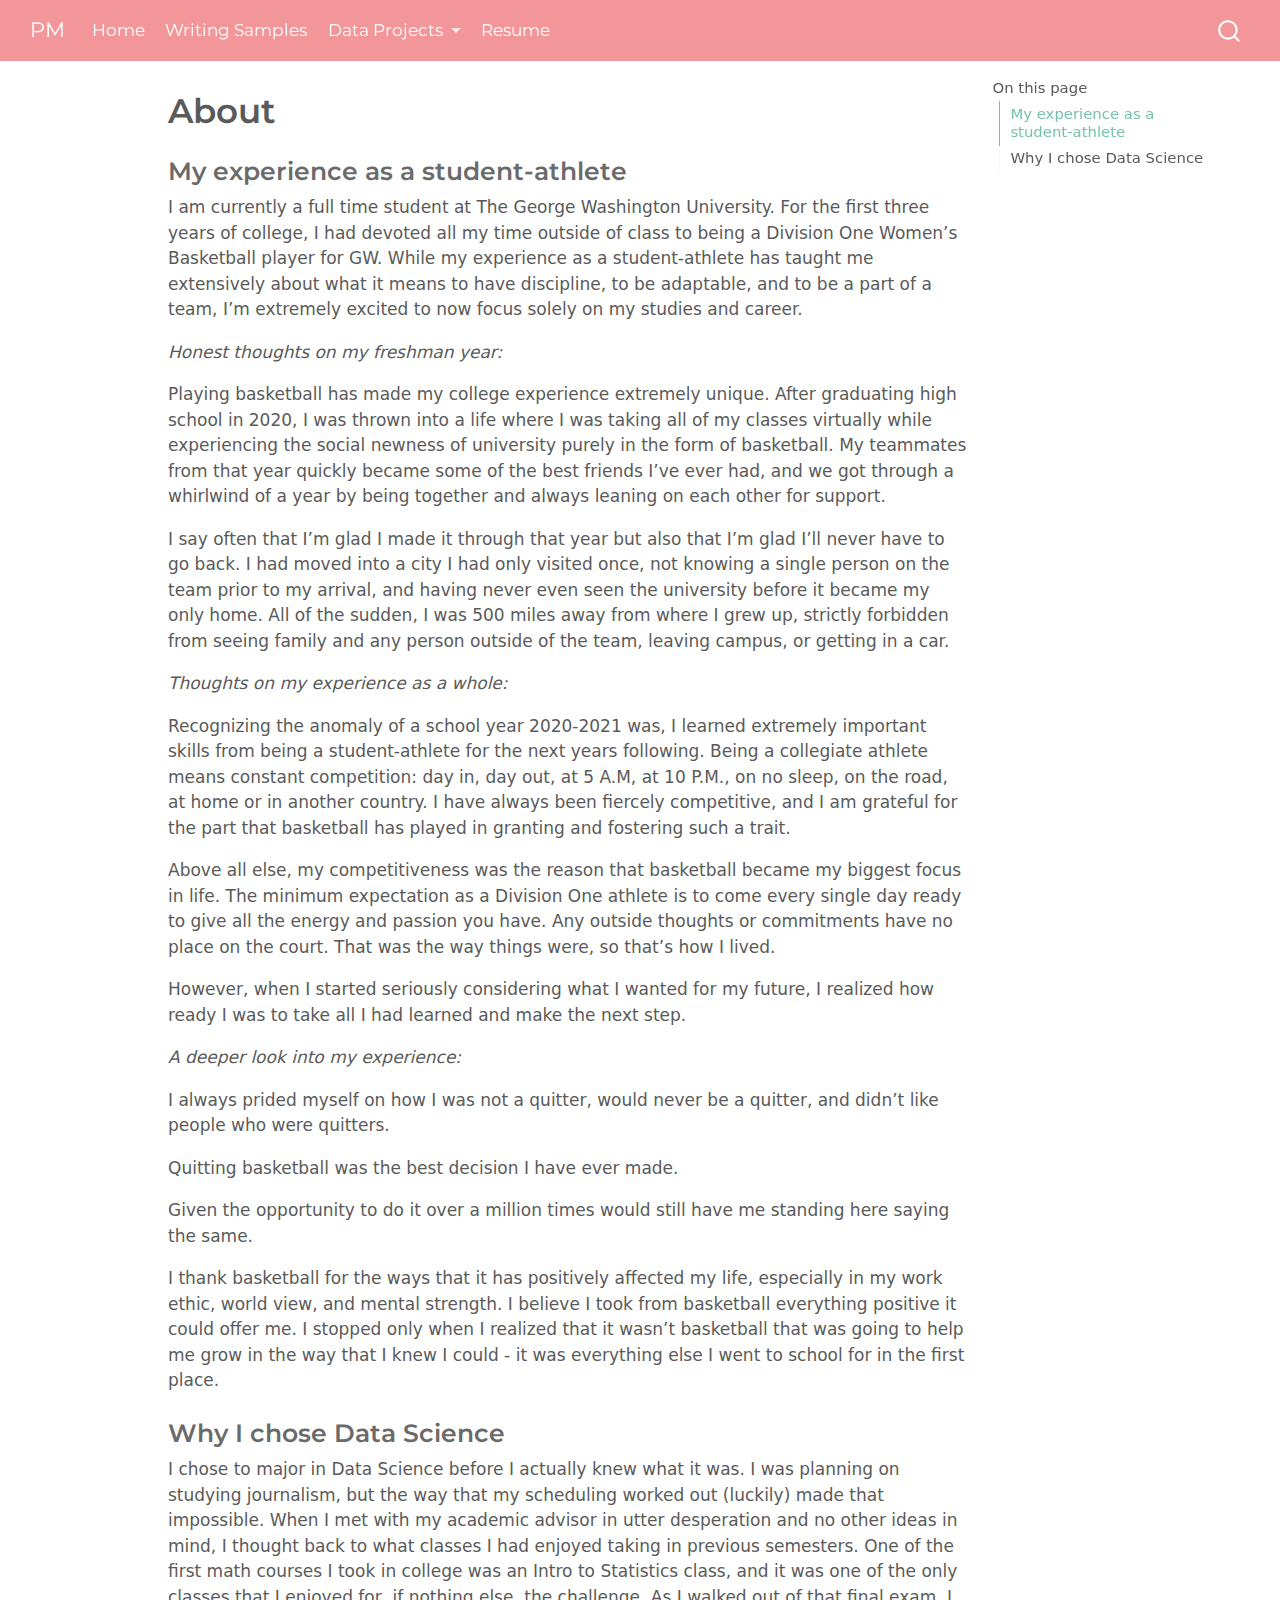
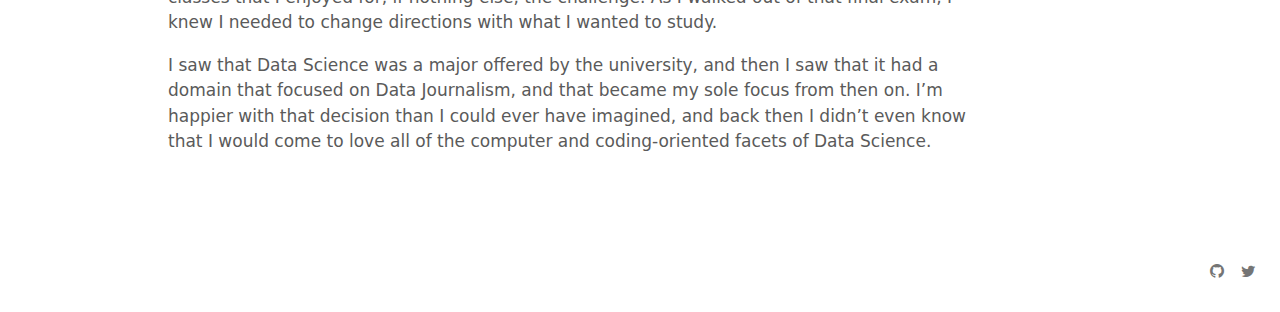
==== commit 165baf0d: "updating portfolio" ====
--- a/docs/about.html
+++ b/docs/about.html
@@ -2,7 +2,7 @@
 <html xmlns="http://www.w3.org/1999/xhtml" lang="en" xml:lang="en"><head>
 
 <meta charset="utf-8">
-<meta name="generator" content="quarto-1.3.450">
+<meta name="generator" content="quarto-1.4.550">
 
 <meta name="viewport" content="width=device-width, initial-scale=1.0, user-scalable=yes">
 
@@ -45,7 +45,12 @@
   "collapse-after": 3,
   "panel-placement": "end",
   "type": "overlay",
-  "limit": 20,
+  "limit": 50,
+  "keyboard-shortcut": [
+    "f",
+    "/",
+    "s"
+  ],
   "language": {
     "search-no-results-text": "No results",
     "search-matching-documents-text": "matching documents",
@@ -54,6 +59,7 @@
     "search-more-match-text": "more match in this document",
     "search-more-matches-text": "more matches in this document",
     "search-clear-button-title": "Clear",
+    "search-text-placeholder": "",
     "search-detached-cancel-button-title": "Cancel",
     "search-submit-button-title": "Submit",
     "search-label": "Search"
@@ -68,9 +74,9 @@
 
 <div id="quarto-search-results"></div>
   <header id="quarto-header" class="headroom fixed-top">
-    <nav class="navbar navbar-expand-lg navbar-dark ">
+    <nav class="navbar navbar-expand-lg " data-bs-theme="dark">
       <div class="navbar-container container-fluid">
-      <div class="navbar-brand-container">
+      <div class="navbar-brand-container mx-auto">
     <a class="navbar-brand" href="./index.html">
     <span class="navbar-title">PM</span>
     </a>
@@ -82,44 +88,48 @@
           <div class="collapse navbar-collapse" id="navbarCollapse">
             <ul class="navbar-nav navbar-nav-scroll me-auto">
   <li class="nav-item">
-    <a class="nav-link" href="./index.html" rel="" target="">
- <span class="menu-text">Home</span></a>
+    <a class="nav-link" href="./index.html"> 
+<span class="menu-text">Home</span></a>
   </li>  
   <li class="nav-item">
-    <a class="nav-link" href="./portfolio.html" rel="" target="">
- <span class="menu-text">Writing Samples</span></a>
+    <a class="nav-link" href="./portfolio.html"> 
+<span class="menu-text">Writing Samples</span></a>
   </li>  
   <li class="nav-item dropdown ">
-    <a class="nav-link dropdown-toggle" href="#" id="nav-menu-data-projects" role="button" data-bs-toggle="dropdown" aria-expanded="false" rel="" target="">
+    <a class="nav-link dropdown-toggle" href="#" id="nav-menu-data-projects" role="button" data-bs-toggle="dropdown" aria-expanded="false">
  <span class="menu-text">Data Projects</span>
     </a>
     <ul class="dropdown-menu" aria-labelledby="nav-menu-data-projects">    
         <li>
-    <a class="dropdown-item" href="./VA_analysis.html" rel="" target="">
+    <a class="dropdown-item" href="./VA_analysis.html">
  <span class="dropdown-text">Virginia Voters Analysis</span></a>
   </li>  
         <li>
-    <a class="dropdown-item" href="./graph desription.html" rel="" target="">
+    <a class="dropdown-item" href="./graph desription.html">
  <span class="dropdown-text">Dear Data</span></a>
   </li>  
         <li>
-    <a class="dropdown-item" href="./mappingcopy.html" rel="" target="">
+    <a class="dropdown-item" href="./mappingcopy.html">
  <span class="dropdown-text">Choropleth Mapping</span></a>
   </li>  
         <li>
-    <a class="dropdown-item" href="https://pipermacke.github.io/Will-my-sister-go-D1-RStudio-proj/" rel="" target="">
+    <a class="dropdown-item" href="https://pipermacke.github.io/Will-my-sister-go-D1-RStudio-proj/">
  <span class="dropdown-text">Will my sister go D1?</span></a>
+  </li>  
+        <li>
+    <a class="dropdown-item" href="./politics_in_crime.pdf">
+ <span class="dropdown-text">Politics in Crime</span></a>
   </li>  
     </ul>
   </li>
   <li class="nav-item">
-    <a class="nav-link" href="./updated_1_12_2024.pdf" rel="" target="">
- <span class="menu-text">Resume</span></a>
+    <a class="nav-link" href="./macke_resume.pdf"> 
+<span class="menu-text">Resume</span></a>
   </li>  
 </ul>
-            <div class="quarto-navbar-tools ms-auto">
+          </div> <!-- /navcollapse -->
+          <div class="quarto-navbar-tools">
 </div>
-          </div> <!-- /navcollapse -->
       </div> <!-- /container-fluid -->
     </nav>
 </header>
@@ -155,7 +165,9 @@
   </div>
   
 
+
 </header>
+
 
 <section id="my-experience-as-a-student-athlete" class="level3">
 <h3 class="anchored" data-anchor-id="my-experience-as-a-student-athlete">My experience as a student-athlete</h3>
@@ -261,10 +273,9 @@
     // clear code selection
     e.clearSelection();
   });
-  function tippyHover(el, contentFn) {
+  function tippyHover(el, contentFn, onTriggerFn, onUntriggerFn) {
     const config = {
       allowHTML: true,
-      content: contentFn,
       maxWidth: 500,
       delay: 100,
       arrow: false,
@@ -274,8 +285,17 @@
       interactive: true,
       interactiveBorder: 10,
       theme: 'quarto',
-      placement: 'bottom-start'
+      placement: 'bottom-start',
     };
+    if (contentFn) {
+      config.content = contentFn;
+    }
+    if (onTriggerFn) {
+      config.onTrigger = onTriggerFn;
+    }
+    if (onUntriggerFn) {
+      config.onUntrigger = onUntriggerFn;
+    }
     window.tippy(el, config); 
   }
   const noterefs = window.document.querySelectorAll('a[role="doc-noteref"]');
@@ -288,6 +308,125 @@
       const id = href.replace(/^#\/?/, "");
       const note = window.document.getElementById(id);
       return note.innerHTML;
+    });
+  }
+  const xrefs = window.document.querySelectorAll('a.quarto-xref');
+  const processXRef = (id, note) => {
+    // Strip column container classes
+    const stripColumnClz = (el) => {
+      el.classList.remove("page-full", "page-columns");
+      if (el.children) {
+        for (const child of el.children) {
+          stripColumnClz(child);
+        }
+      }
+    }
+    stripColumnClz(note)
+    if (id === null || id.startsWith('sec-')) {
+      // Special case sections, only their first couple elements
+      const container = document.createElement("div");
+      if (note.children && note.children.length > 2) {
+        container.appendChild(note.children[0].cloneNode(true));
+        for (let i = 1; i < note.children.length; i++) {
+          const child = note.children[i];
+          if (child.tagName === "P" && child.innerText === "") {
+            continue;
+          } else {
+            container.appendChild(child.cloneNode(true));
+            break;
+          }
+        }
+        if (window.Quarto?.typesetMath) {
+          window.Quarto.typesetMath(container);
+        }
+        return container.innerHTML
+      } else {
+        if (window.Quarto?.typesetMath) {
+          window.Quarto.typesetMath(note);
+        }
+        return note.innerHTML;
+      }
+    } else {
+      // Remove any anchor links if they are present
+      const anchorLink = note.querySelector('a.anchorjs-link');
+      if (anchorLink) {
+        anchorLink.remove();
+      }
+      if (window.Quarto?.typesetMath) {
+        window.Quarto.typesetMath(note);
+      }
+      // TODO in 1.5, we should make sure this works without a callout special case
+      if (note.classList.contains("callout")) {
+        return note.outerHTML;
+      } else {
+        return note.innerHTML;
+      }
+    }
+  }
+  for (var i=0; i<xrefs.length; i++) {
+    const xref = xrefs[i];
+    tippyHover(xref, undefined, function(instance) {
+      instance.disable();
+      let url = xref.getAttribute('href');
+      let hash = undefined; 
+      if (url.startsWith('#')) {
+        hash = url;
+      } else {
+        try { hash = new URL(url).hash; } catch {}
+      }
+      if (hash) {
+        const id = hash.replace(/^#\/?/, "");
+        const note = window.document.getElementById(id);
+        if (note !== null) {
+          try {
+            const html = processXRef(id, note.cloneNode(true));
+            instance.setContent(html);
+          } finally {
+            instance.enable();
+            instance.show();
+          }
+        } else {
+          // See if we can fetch this
+          fetch(url.split('#')[0])
+          .then(res => res.text())
+          .then(html => {
+            const parser = new DOMParser();
+            const htmlDoc = parser.parseFromString(html, "text/html");
+            const note = htmlDoc.getElementById(id);
+            if (note !== null) {
+              const html = processXRef(id, note);
+              instance.setContent(html);
+            } 
+          }).finally(() => {
+            instance.enable();
+            instance.show();
+          });
+        }
+      } else {
+        // See if we can fetch a full url (with no hash to target)
+        // This is a special case and we should probably do some content thinning / targeting
+        fetch(url)
+        .then(res => res.text())
+        .then(html => {
+          const parser = new DOMParser();
+          const htmlDoc = parser.parseFromString(html, "text/html");
+          const note = htmlDoc.querySelector('main.content');
+          if (note !== null) {
+            // This should only happen for chapter cross references
+            // (since there is no id in the URL)
+            // remove the first header
+            if (note.children.length > 0 && note.children[0].tagName === "HEADER") {
+              note.children[0].remove();
+            }
+            const html = processXRef(null, note);
+            instance.setContent(html);
+          } 
+        }).finally(() => {
+          instance.enable();
+          instance.show();
+        });
+      }
+    }, function(instance) {
     });
   }
       let selectedAnnoteEl;
@@ -331,6 +470,7 @@
             }
             div.style.top = top - 2 + "px";
             div.style.height = height + 4 + "px";
+            div.style.left = 0;
             let gutterDiv = window.document.getElementById("code-annotation-line-highlight-gutter");
             if (gutterDiv === null) {
               gutterDiv = window.document.createElement("div");
@@ -356,6 +496,32 @@
         });
         selectedAnnoteEl = undefined;
       };
+        // Handle positioning of the toggle
+    window.addEventListener(
+      "resize",
+      throttle(() => {
+        elRect = undefined;
+        if (selectedAnnoteEl) {
+          selectCodeLines(selectedAnnoteEl);
+        }
+      }, 10)
+    );
+    function throttle(fn, ms) {
+    let throttle = false;
+    let timer;
+      return (...args) => {
+        if(!throttle) { // first call gets through
+            fn.apply(this, args);
+            throttle = true;
+        } else { // all the others get throttled
+            if(timer) clearTimeout(timer); // cancel #2
+            timer = setTimeout(() => {
+              fn.apply(this, args);
+              timer = throttle = false;
+            }, ms);
+        }
+      };
+    }
       // Attach click handler to the DT
       const annoteDls = window.document.querySelectorAll('dt[data-target-cell]');
       for (const annoteDlNode of annoteDls) {
@@ -445,4 +611,5 @@
 
 
 
+
 </body></html>